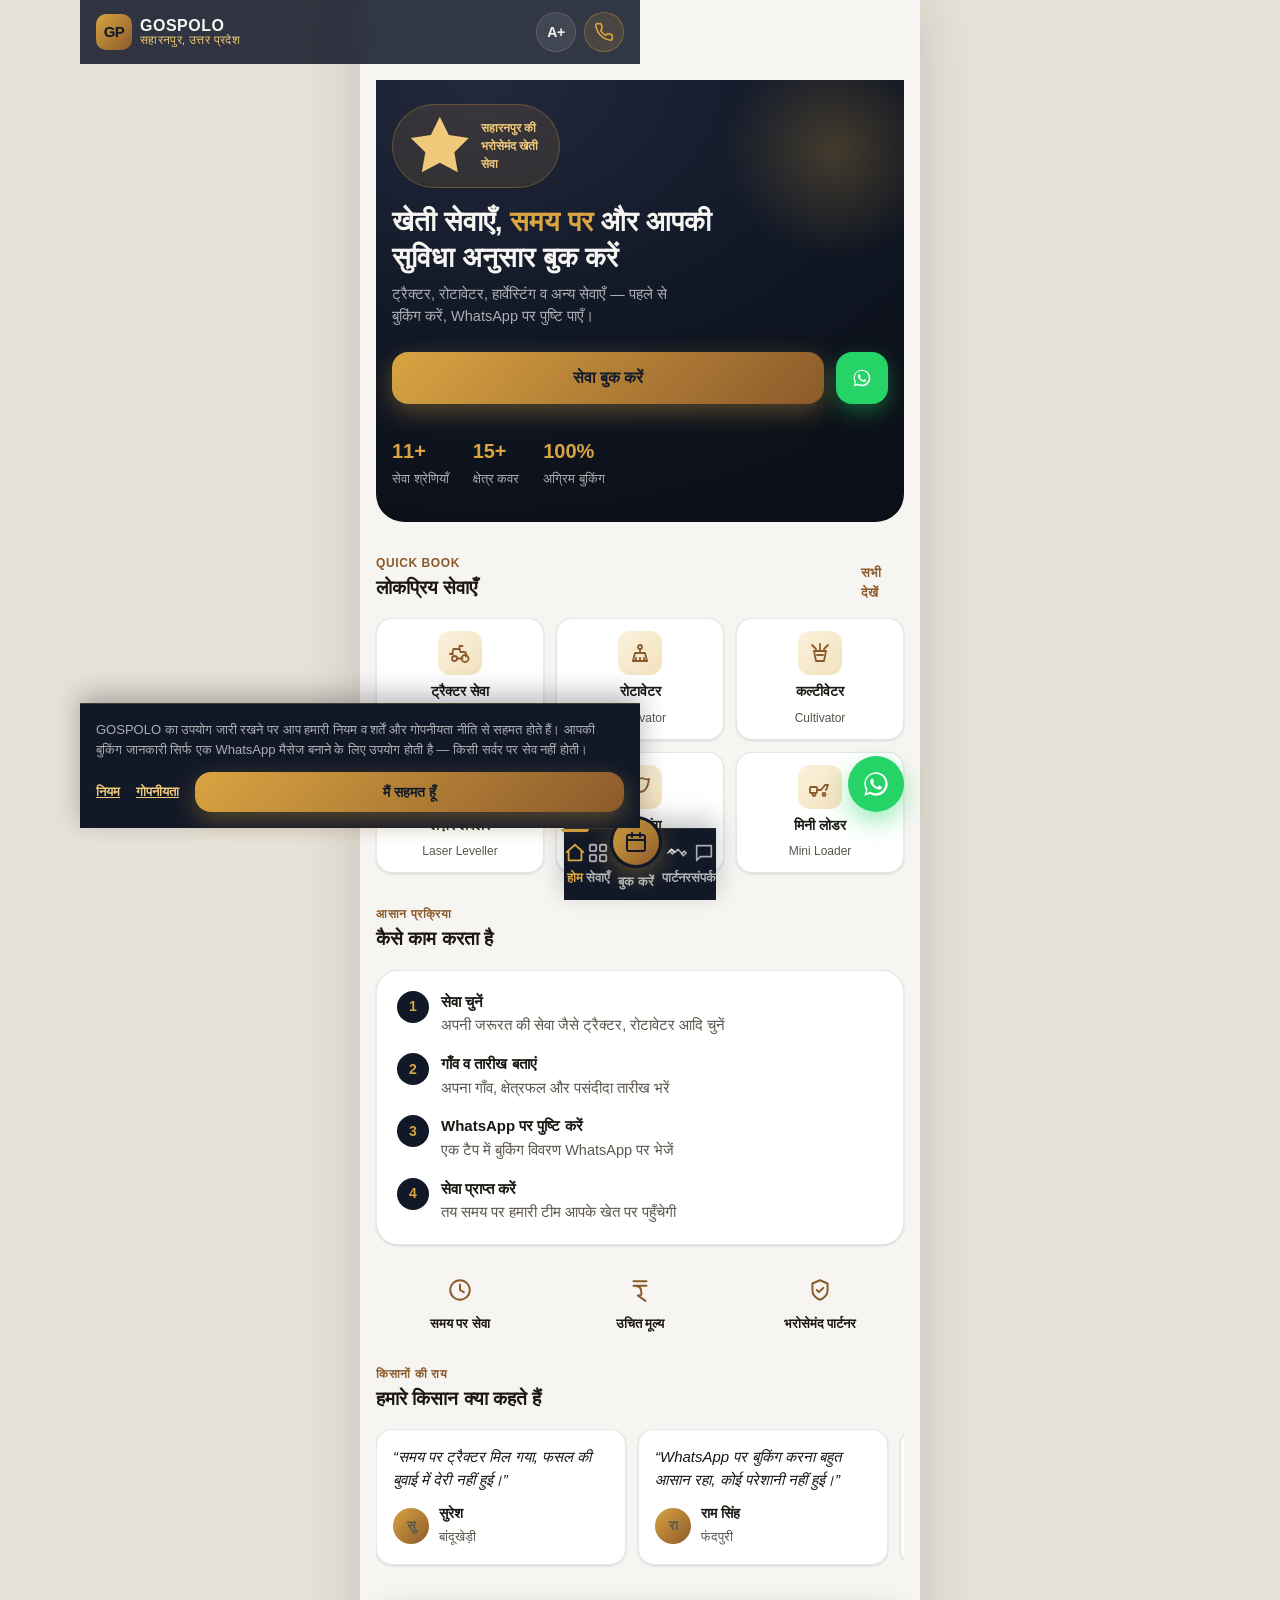
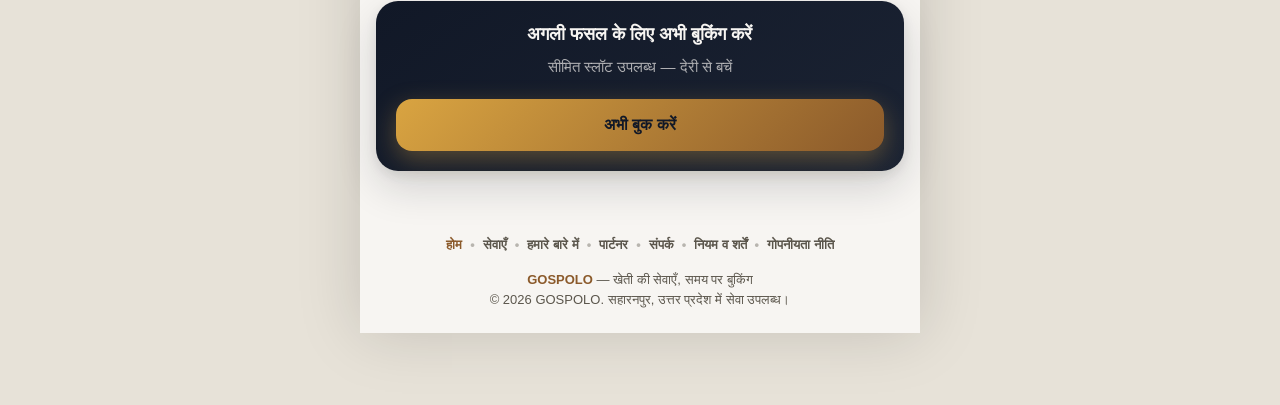
==== index.html @ be0aa25d "place name changes done" ====
<!DOCTYPE html>
<html lang="hi">
<head>
<meta charset="UTF-8">
<meta name="viewport" content="width=device-width, initial-scale=1, viewport-fit=cover">
<title>GOSPOLO — सहारनपुर, रुड़की व नकुड़ में खेती सेवा बुकिंग</title>
<meta name="description" content="GOSPOLO से सहारनपुर, रुड़की, नकुड़, गंगोह, बंडूखेड़ी, रामपुर मनिहारान व आस-पास के क्षेत्रों में ट्रैक्टर, रोटावेटर, हार्वेस्टिंग और अन्य खेती सेवाएँ पहले से बुक करें। WhatsApp पर तुरंत पुष्टि पाएँ।">
<link rel="canonical" href="https://praxoma.github.io/gospolo/">
<!-- TEMP while testing on github.io / before domain is finalized — remove this line to go live (see README "Going live") -->
<meta name="robots" content="noindex, follow">
<meta name="theme-color" content="#111827">
<meta http-equiv="Content-Security-Policy" content="default-src 'self'; script-src 'self' 'unsafe-inline'; style-src 'self' 'unsafe-inline'; img-src 'self' data:; font-src 'self'; connect-src 'self'; object-src 'none'; base-uri 'self'; form-action 'self';">
<meta property="og:type" content="website">
<meta property="og:site_name" content="GOSPOLO">
<meta property="og:locale" content="hi_IN">
<meta property="og:title" content="GOSPOLO — सहारनपुर, रुड़की व नकुड़ में खेती सेवा बुकिंग">
<meta property="og:description" content="ट्रैक्टर, रोटावेटर, हार्वेस्टिंग और अन्य खेती सेवाएँ सहारनपुर, रुड़की, नकुड़, गंगोह, बंडूखेड़ी, रामपुर मनिहारान क्षेत्र में पहले से बुक करें। WhatsApp पर तुरंत पुष्टि पाएँ।">
<meta property="og:url" content="https://praxoma.github.io/gospolo/">
<meta property="og:image" content="https://praxoma.github.io/gospolo/icons/icon-512.png">
<meta name="twitter:card" content="summary">
<meta name="twitter:title" content="GOSPOLO — सहारनपुर, रुड़की व नकुड़ में खेती सेवा बुकिंग">
<meta name="twitter:description" content="ट्रैक्टर, रोटावेटर, हार्वेस्टिंग और अन्य खेती सेवाएँ पहले से बुक करें — सहारनपुर, रुड़की, नकुड़, गंगोह, बंडूखेड़ी, रामपुर मनिहारान क्षेत्र में उपलब्ध।">
<meta name="twitter:image" content="https://praxoma.github.io/gospolo/icons/icon-512.png">
<link rel="manifest" href="manifest.json">
<link rel="icon" href="icons/icon-192.png">
<link rel="apple-touch-icon" href="icons/apple-touch-icon.png">
<link rel="stylesheet" href="css/style.css">
<script type="application/ld+json">
{
  "@context": "https://schema.org",
  "@type": "Service",
  "serviceType": "कृषि उपकरण व खेती सेवा बुकिंग (Farm equipment booking service)",
  "provider": {
    "@type": "Organization",
    "name": "GOSPOLO",
    "url": "https://praxoma.github.io/gospolo/"
  },
  "areaServed": [
    { "@type": "Place", "name": "Saharanpur" },
    { "@type": "Place", "name": "Roorkee" },
    { "@type": "Place", "name": "Nakur" },
    { "@type": "Place", "name": "Gangoh" },
    { "@type": "Place", "name": "Bandukheri" },
    { "@type": "Place", "name": "Rampur Maniharan" },
    { "@type": "Place", "name": "Deoband" },
    { "@type": "Place", "name": "Behat" },
    { "@type": "Place", "name": "Sarsawa" },
    { "@type": "Place", "name": "Nagal" },
    { "@type": "Place", "name": "Punwarka" },
    { "@type": "Place", "name": "Muzaffarabad" },
    { "@type": "Place", "name": "Chutmalpur" },
    { "@type": "Place", "name": "Ambehta" },
    { "@type": "Place", "name": "Sadhauli Qadim" }
  ],
  "hasOfferCatalog": {
    "@type": "OfferCatalog",
    "name": "GOSPOLO Services",
    "itemListElement": [
      { "@type": "Offer", "itemOffered": { "@type": "Service", "name": "Tractor Service" } },
      { "@type": "Offer", "itemOffered": { "@type": "Service", "name": "Rotavator" } },
      { "@type": "Offer", "itemOffered": { "@type": "Service", "name": "Cultivator" } },
      { "@type": "Offer", "itemOffered": { "@type": "Service", "name": "Laser Leveller" } },
      { "@type": "Offer", "itemOffered": { "@type": "Service", "name": "Harvesting" } },
      { "@type": "Offer", "itemOffered": { "@type": "Service", "name": "Mini Loader" } },
      { "@type": "Offer", "itemOffered": { "@type": "Service", "name": "Tractor Trolley" } },
      { "@type": "Offer", "itemOffered": { "@type": "Service", "name": "Transport" } },
      { "@type": "Offer", "itemOffered": { "@type": "Service", "name": "Irrigation" } },
      { "@type": "Offer", "itemOffered": { "@type": "Service", "name": "Farm Labour" } }
    ]
  }
}
</script>
</head>
<body>
<div class="offline-banner" id="offlineBanner">आप ऑफ़लाइन हैं — कुछ जानकारी सीमित हो सकती है</div>

<div class="app-shell">
  <header class="site-header" id="siteHeader"></header>

  <main class="page">

    <!-- HERO -->
    <section class="hero">
      <span class="hero-eyebrow">★ सहारनपुर की भरोसेमंद खेती सेवा</span>
      <h1>खेती सेवाएँ, <em>समय पर</em> और आपकी सुविधा अनुसार बुक करें</h1>
      <p>ट्रैक्टर, रोटावेटर, हार्वेस्टिंग व अन्य सेवाएँ — पहले से बुकिंग करें, WhatsApp पर पुष्टि पाएँ।</p>
      <div class="hero-cta-row">
        <a href="booking.html" class="btn btn-primary">सेवा बुक करें</a>
        <a id="heroWaBtn" class="btn btn-whatsapp" style="width:52px;flex:none;padding:0;" href="#" target="_blank" rel="noopener" aria-label="WhatsApp"></a>
      </div>
      <div class="hero-stats">
        <div class="hero-stat"><strong>11+</strong><span>सेवा श्रेणियाँ</span></div>
        <div class="hero-stat"><strong>15+</strong><span>क्षेत्र कवर</span></div>
        <div class="hero-stat"><strong>100%</strong><span>अग्रिम बुकिंग</span></div>
      </div>
    </section>

    <!-- QUICK SERVICES -->
    <section class="section">
      <div class="section-head">
        <div><span class="tag">Quick Book</span><h2>लोकप्रिय सेवाएँ</h2></div>
        <a href="services.html" class="link-more">सभी देखें </a>
      </div>
      <div class="service-grid" id="quickServiceGrid"></div>
    </section>

    <!-- HOW IT WORKS -->
    <section class="section">
      <div class="section-head"><div><span class="tag">आसान प्रक्रिया</span><h2>कैसे काम करता है</h2></div></div>
      <div class="card">
        <div class="steps-list">
          <div class="step-item">
            <div class="step-num">1</div>
            <div><h4>सेवा चुनें</h4><p>अपनी जरूरत की सेवा जैसे ट्रैक्टर, रोटावेटर आदि चुनें</p></div>
          </div>
          <div class="step-item">
            <div class="step-num">2</div>
            <div><h4>गाँव व तारीख बताएं</h4><p>अपना गाँव, क्षेत्रफल और पसंदीदा तारीख भरें</p></div>
          </div>
          <div class="step-item">
            <div class="step-num">3</div>
            <div><h4>WhatsApp पर पुष्टि करें</h4><p>एक टैप में बुकिंग विवरण WhatsApp पर भेजें</p></div>
          </div>
          <div class="step-item">
            <div class="step-num">4</div>
            <div><h4>सेवा प्राप्त करें</h4><p>तय समय पर हमारी टीम आपके खेत पर पहुँचेगी</p></div>
          </div>
        </div>
      </div>
    </section>

    <!-- TRUST -->
    <section class="section">
      <div class="trust-row">
        <div class="trust-item"><span>समय पर सेवा</span></div>
        <div class="trust-item"><span>उचित मूल्य</span></div>
        <div class="trust-item"><span>भरोसेमंद पार्टनर</span></div>
      </div>
    </section>

    <!-- TESTIMONIALS -->
    <section class="section">
      <div class="section-head"><div><span class="tag">किसानों की राय</span><h2>हमारे किसान क्या कहते हैं</h2></div></div>
      <div class="scroll-row" id="testimonialRow"></div>
    </section>

    <!-- CTA BANNER -->
    <section class="section">
      <div class="card-dark text-center">
        <h2 style="font-size:18px;margin-bottom:8px;">अगली फसल के लिए अभी बुकिंग करें</h2>
        <p style="font-size:15px;color:var(--text-on-dark-muted);margin-bottom:20px;">सीमित स्लॉट उपलब्ध — देरी से बचें</p>
        <a href="booking.html" class="btn btn-primary">अभी बुक करें</a>
      </div>
    </section>

  </main>

  <footer class="site-footer">
    <div class="footer-links" id="footerLinks"></div>
    <div id="footerBrand"></div>
  </footer>

  <nav class="bottom-nav" id="bottomNav"></nav>
</div>

<script src="js/config.js"></script>
<script src="js/icons.js"></script>
<script src="js/main.js"></script>
<script>
  // Hero icon fills (done post-load since gospoloIcon() is JS, not usable in raw HTML attrs)
  document.addEventListener("DOMContentLoaded", function () {
    document.querySelector(".hero-eyebrow").innerHTML = gospoloIcon("star") + " सहारनपुर की भरोसेमंद खेती सेवा";
    document.querySelector(".link-more").innerHTML = "सभी देखें " + gospoloIcon("chevronRight");

    const trustItems = document.querySelectorAll(".trust-item");
    trustItems[0].innerHTML = gospoloIcon("clock") + "<span>समय पर सेवा</span>";
    trustItems[1].innerHTML = gospoloIcon("rupee") + "<span>उचित मूल्य</span>";
    trustItems[2].innerHTML = gospoloIcon("shield") + "<span>भरोसेमंद पार्टनर</span>";

    const heroWa = document.getElementById("heroWaBtn");
    heroWa.href = buildWhatsAppLink("नमस्ते GOSPOLO, मुझे खेती सेवा बुक करनी है।");
    heroWa.innerHTML = gospoloIcon("whatsapp");

    // Quick service grid — first 6 services
    const grid = document.getElementById("quickServiceGrid");
    let gridHtml = "";
    GOSPOLO_SERVICES.slice(0, 6).forEach(function (s) {
      gridHtml += '<a class="service-card" href="booking.html?service=' + s.id + '">' +
        '<span class="icon-wrap">' + gospoloIcon(s.icon) + "</span>" +
        '<span class="s-name-hi">' + s.nameHi + "</span>" +
        '<span class="s-name-en">' + s.nameEn + "</span>" +
        "</a>";
    });
    grid.innerHTML = gridHtml;

    // Testimonials
    const testimonials = [
      { name: "सुरेश", place: "बांदूखेड़ी", text: "समय पर ट्रैक्टर मिल गया, फसल की बुवाई में देरी नहीं हुई।", initial: "सु" },
      { name: "राम सिंह", place: "फंदपुरी", text: "WhatsApp पर बुकिंग करना बहुत आसान रहा, कोई परेशानी नहीं हुई।", initial: "रा" },
      { name: "विनोद", place: "दैदनौर", text: "हार्वेस्टिंग सेवा बहुत अच्छी रही, दाम भी उचित थे।", initial: "वि" }
    ];
    const row = document.getElementById("testimonialRow");
    let rowHtml = "";
    testimonials.forEach(function (t) {
      rowHtml += '<div class="testimonial-card"><p>“' + t.text + '”</p>' +
        '<div class="testimonial-who"><span class="avatar-circle">' + t.initial + '</span>' +
        '<div><strong>' + t.name + '</strong><span>' + t.place + '</span></div></div></div>';
    });
    row.innerHTML = rowHtml;
  });
</script>
</body>
</html>
---- css/style.css ----
/* ==========================================================================
   GOSPOLO — Design System
   BioRawNex theme: Charcoal / Copper / Biomass Gold / Ivory
   Mobile-first, no frameworks.
   ========================================================================== */

:root {
  /* --- Brand palette --- */
  --charcoal:        #111827;
  --charcoal-soft:   #1B2333;
  --charcoal-glass:  rgba(17, 24, 39, 0.86);
  --copper:          #8B5A2B;
  --copper-light:    #A9713C;
  --gold:            #D9A441;
  --gold-soft:       #F0C97A;
  --ivory:           #F7F5F2;
  --ivory-dim:       #EDE9E2;
  --whatsapp:        #25D366;
  --whatsapp-dark:   #1DA851;
  --danger:          #C0483C;
  --line:            rgba(17, 24, 39, 0.10);
  --line-on-dark:    rgba(247, 245, 242, 0.14);

  /* --- Text --- */
  --text-primary:    #1A1712;
  --text-muted:      #5B564C;
  --text-on-dark:    #F7F5F2;
  --text-on-dark-muted: rgba(247, 245, 242, 0.68);

  /* --- Elevation --- */
  --shadow-sm: 0 1px 3px rgba(17, 24, 39, 0.08), 0 1px 2px rgba(17, 24, 39, 0.06);
  --shadow-md: 0 6px 16px rgba(17, 24, 39, 0.10), 0 2px 6px rgba(17, 24, 39, 0.06);
  --shadow-lg: 0 16px 40px rgba(17, 24, 39, 0.16), 0 4px 12px rgba(17, 24, 39, 0.08);
  --shadow-gold: 0 8px 24px rgba(217, 164, 65, 0.35);

  /* --- Radius --- */
  --r-sm: 10px;
  --r-md: 16px;
  --r-lg: 22px;
  --r-full: 999px;

  /* --- Spacing scale --- */
  --sp-1: 4px;
  --sp-2: 8px;
  --sp-3: 12px;
  --sp-4: 16px;
  --sp-5: 20px;
  --sp-6: 24px;
  --sp-7: 32px;
  --sp-8: 40px;
  --sp-9: 56px;

  /* --- Type --- */
  --font-main: 'Noto Sans Devanagari', 'Hind', -apple-system, BlinkMacSystemFont, 'Segoe UI', sans-serif;

  /* --- Layout --- */
  --max-width: 560px;
  --header-h: 64px;
  --bottomnav-h: 72px;
  --safe-bottom: env(safe-area-inset-bottom, 0px);

  /* --- Text size (user-controlled, see .text-size-btn in header) --- */
  --text-zoom: 1;
}

/* ==========================================================================
   Reset
   ========================================================================== */
*, *::before, *::after { box-sizing: border-box; }
html, body { margin: 0; padding: 0; }
html { -webkit-text-size-adjust: 100%; scroll-behavior: smooth; }

body {
  font-family: var(--font-main);
  background: var(--ivory);
  color: var(--text-primary);
  line-height: 1.5;
  -webkit-font-smoothing: antialiased;
  overflow-x: hidden;
  padding-bottom: calc(var(--bottomnav-h) + var(--safe-bottom));
}

h1, h2, h3, h4, p, ul, figure { margin: 0; }
ul { padding: 0; list-style: none; }
a { color: inherit; text-decoration: none; }
img { max-width: 100%; display: block; }
button { font-family: inherit; cursor: pointer; }
input, select, textarea { font-family: inherit; }

::selection { background: var(--gold); color: var(--charcoal); }

/* ==========================================================================
   Layout shell
   ========================================================================== */
.app-shell {
  max-width: var(--max-width);
  margin: 0 auto;
  min-height: 100vh;
  background: var(--ivory);
  position: relative;
}

.page {
  padding: var(--sp-4) var(--sp-4) var(--sp-8);
  zoom: var(--text-zoom);
}

.section {
  margin-top: var(--sp-7);
}

.section:first-child { margin-top: var(--sp-5); }

/* ==========================================================================
   Header
   ========================================================================== */
.site-header {
  position: sticky;
  top: 0;
  z-index: 40;
  height: var(--header-h);
  display: flex;
  align-items: center;
  justify-content: space-between;
  padding: 0 var(--sp-4);
  background: var(--charcoal-glass);
  backdrop-filter: blur(10px);
  -webkit-backdrop-filter: blur(10px);
  color: var(--text-on-dark);
  max-width: var(--max-width);
  margin: 0 auto;
}

.brand {
  display: flex;
  align-items: center;
  gap: var(--sp-2);
  min-width: 0;
  flex: 1 1 auto;
  overflow: hidden;
}

.brand-mark {
  width: 36px;
  height: 36px;
  border-radius: 10px;
  background: linear-gradient(135deg, var(--gold) 0%, var(--copper) 100%);
  display: flex;
  align-items: center;
  justify-content: center;
  font-weight: 800;
  font-size: 15px;
  color: var(--charcoal);
  letter-spacing: -0.5px;
  flex-shrink: 0;
}

.brand-text {
  display: flex;
  flex-direction: column;
  line-height: 1.1;
  min-width: 0;
}

.brand-text strong {
  font-size: 16px;
  font-weight: 800;
  letter-spacing: 0.5px;
  color: var(--text-on-dark);
  white-space: nowrap;
  overflow: hidden;
  text-overflow: ellipsis;
}

.brand-text span {
  font-size: 12px;
  color: var(--gold-soft);
  letter-spacing: 0.3px;
  white-space: nowrap;
  overflow: hidden;
  text-overflow: ellipsis;
}

.header-actions {
  display: flex;
  align-items: center;
  gap: 8px;
  flex-shrink: 0;
}

.header-action {
  appearance: none;
  -webkit-appearance: none;
  width: 40px;
  height: 40px;
  display: flex;
  align-items: center;
  justify-content: center;
  border-radius: var(--r-full);
  background: rgba(247, 245, 242, 0.08);
  border: 1px solid var(--line-on-dark);
  color: var(--text-on-dark);
}
.header-action svg { width: 20px; height: 20px; stroke: currentColor; }

.header-action-call {
  background: rgba(217, 164, 65, 0.14);
  border-color: rgba(217, 164, 65, 0.35);
  color: var(--gold);
}

.text-size-btn {
  font-family: inherit;
  font-size: 14px;
  font-weight: 800;
  letter-spacing: -0.5px;
  cursor: pointer;
}

/* ==========================================================================
   Bottom Navigation — thumb-reach, large tap targets
   ========================================================================== */
.bottom-nav {
  position: fixed;
  bottom: 0;
  left: 0;
  right: 0;
  z-index: 50;
  max-width: var(--max-width);
  margin: 0 auto;
  height: calc(var(--bottomnav-h) + var(--safe-bottom));
  padding-bottom: var(--safe-bottom);
  background: var(--charcoal);
  display: flex;
  align-items: stretch;
  border-top: 1px solid rgba(217, 164, 65, 0.15);
  box-shadow: 0 -8px 24px rgba(17, 24, 39, 0.25);
}

.nav-item {
  flex: 1;
  display: flex;
  flex-direction: column;
  align-items: center;
  justify-content: center;
  gap: 4px;
  color: var(--text-on-dark-muted);
  font-size: 13px;
  font-weight: 600;
  position: relative;
  transition: color 0.2s ease;
}

.nav-item svg {
  width: 22px;
  height: 22px;
  stroke: currentColor;
}

.nav-item.active {
  color: var(--gold);
}

.nav-item.active::before {
  content: "";
  position: absolute;
  top: 0;
  width: 28px;
  height: 3px;
  border-radius: 0 0 4px 4px;
  background: var(--gold);
}

.nav-item-book {
  flex: 1.3;
}

.nav-item-book .nav-book-btn {
  width: 52px;
  height: 52px;
  border-radius: var(--r-full);
  background: linear-gradient(135deg, var(--gold) 0%, var(--copper) 100%);
  display: flex;
  align-items: center;
  justify-content: center;
  margin-top: -22px;
  box-shadow: var(--shadow-gold);
  border: 3px solid var(--charcoal);
}
.nav-item-book .nav-book-btn svg { width: 24px; height: 24px; stroke: var(--charcoal); }
.nav-item-book.active .nav-book-btn { box-shadow: 0 0 0 4px rgba(217,164,65,0.25), var(--shadow-gold); }

/* ==========================================================================
   Buttons
   ========================================================================== */
.btn {
  display: inline-flex;
  align-items: center;
  justify-content: center;
  gap: var(--sp-2);
  min-height: 52px;
  padding: 0 var(--sp-5);
  border-radius: var(--r-md);
  border: none;
  font-size: 16px;
  font-weight: 700;
  width: 100%;
  transition: transform 0.15s ease, box-shadow 0.15s ease, opacity 0.15s ease;
  -webkit-tap-highlight-color: transparent;
}
.btn:active { transform: scale(0.97); }

.btn-primary {
  background: linear-gradient(135deg, var(--gold) 0%, var(--copper) 100%);
  color: var(--charcoal);
  box-shadow: var(--shadow-gold);
}

.btn-dark {
  background: var(--charcoal);
  color: var(--text-on-dark);
  box-shadow: var(--shadow-md);
}

.btn-outline {
  background: transparent;
  color: var(--charcoal);
  border: 1.5px solid var(--charcoal);
}

.btn-ghost {
  background: rgba(139, 90, 43, 0.08);
  color: var(--copper);
}

.btn-whatsapp {
  background: var(--whatsapp);
  color: #fff;
  box-shadow: 0 8px 20px rgba(37, 211, 102, 0.35);
}
.btn-whatsapp svg { width: 20px; height: 20px; fill: #fff; }

.btn-sm { min-height: 40px; font-size: 14px; padding: 0 var(--sp-4); width: auto; }
.btn-block { width: 100%; }
.btn[disabled] { opacity: 0.45; pointer-events: none; }

.btn-icon-circle {
  width: 52px;
  height: 52px;
  border-radius: var(--r-full);
  flex-shrink: 0;
}

/* ==========================================================================
   Hero
   ========================================================================== */
.hero {
  background: radial-gradient(120% 100% at 20% 0%, #23293c 0%, var(--charcoal) 55%, #0c1119 100%);
  color: var(--text-on-dark);
  border-radius: 0 0 28px 28px;
  padding: var(--sp-6) var(--sp-4) var(--sp-7);
  position: relative;
  overflow: hidden;
}

.hero::after {
  content: "";
  position: absolute;
  right: -40px;
  top: -40px;
  width: 220px;
  height: 220px;
  border-radius: 50%;
  background: radial-gradient(circle, rgba(217,164,65,0.25) 0%, rgba(217,164,65,0) 70%);
}

.hero-eyebrow {
  display: inline-flex;
  align-items: center;
  gap: 6px;
  font-size: 12px;
  font-weight: 700;
  color: var(--gold-soft);
  background: rgba(217, 164, 65, 0.12);
  border: 1px solid rgba(217, 164, 65, 0.3);
  padding: 6px 12px;
  border-radius: var(--r-full);
  margin-bottom: var(--sp-4);
}

.hero h1 {
  font-size: 28px;
  font-weight: 800;
  line-height: 1.3;
  margin-bottom: var(--sp-2);
  max-width: 320px;
}

.hero h1 em {
  font-style: normal;
  color: var(--gold);
}

.hero p {
  font-size: 14.5px;
  color: var(--text-on-dark-muted);
  max-width: 300px;
  margin-bottom: var(--sp-6);
}

.hero-cta-row {
  display: flex;
  gap: var(--sp-3);
}

.hero-stats {
  display: flex;
  gap: var(--sp-6);
  margin-top: var(--sp-7);
  position: relative;
  z-index: 1;
}

.hero-stat strong {
  display: block;
  font-size: 20px;
  font-weight: 800;
  color: var(--gold);
}
.hero-stat span {
  font-size: 13px;
  color: var(--text-on-dark-muted);
}

/* ==========================================================================
   Section headings
   ========================================================================== */
.section-head {
  display: flex;
  align-items: flex-end;
  justify-content: space-between;
  margin-bottom: var(--sp-4);
}

.section-head h2 {
  font-size: 19px;
  font-weight: 800;
  color: var(--text-primary);
}

.section-head span.tag {
  font-size: 12px;
  font-weight: 700;
  color: var(--copper);
  text-transform: uppercase;
  letter-spacing: 0.6px;
  display: block;
  margin-bottom: 2px;
}

.link-more {
  font-size: 13px;
  font-weight: 700;
  color: var(--copper);
  display: flex;
  align-items: center;
  gap: 2px;
}

/* ==========================================================================
   Service Cards (grid)
   ========================================================================== */
.service-grid {
  display: grid;
  grid-template-columns: repeat(3, 1fr);
  gap: var(--sp-3);
}

.service-grid.compact { grid-template-columns: repeat(4, 1fr); }

.service-card {
  background: #fff;
  border: 1px solid var(--line);
  border-radius: var(--r-md);
  padding: var(--sp-3) var(--sp-2);
  display: flex;
  flex-direction: column;
  align-items: center;
  text-align: center;
  gap: 8px;
  box-shadow: var(--shadow-sm);
  transition: transform 0.15s ease, box-shadow 0.15s ease, border-color 0.15s ease;
  position: relative;
}

.service-card:active { transform: scale(0.96); }

.service-card.selected {
  border-color: var(--gold);
  box-shadow: 0 0 0 2px rgba(217,164,65,0.35), var(--shadow-md);
  background: linear-gradient(180deg, #FFFBF2 0%, #FFFFFF 100%);
}

.service-card .icon-wrap {
  width: 44px;
  height: 44px;
  border-radius: 12px;
  background: linear-gradient(135deg, #FBF1DD 0%, #F2E1BD 100%);
  display: flex;
  align-items: center;
  justify-content: center;
}
.service-card .icon-wrap svg {
  width: 24px;
  height: 24px;
  stroke: var(--copper);
}

.service-card .s-name-hi {
  font-size: 14px;
  font-weight: 700;
  color: var(--text-primary);
  line-height: 1.25;
}
.service-card .s-name-en {
  font-size: 12px;
  color: var(--text-muted);
}

.service-card .check-badge {
  position: absolute;
  top: 6px;
  right: 6px;
  width: 18px;
  height: 18px;
  border-radius: 50%;
  background: var(--gold);
  display: none;
  align-items: center;
  justify-content: center;
}
.service-card .check-badge svg { width: 11px; height: 11px; stroke: var(--charcoal); stroke-width: 3; }
.service-card.selected .check-badge { display: flex; }

/* Wide service row (services.html list) */
.service-row {
  display: flex;
  align-items: center;
  gap: var(--sp-3);
  background: #fff;
  border: 1px solid var(--line);
  border-radius: var(--r-md);
  padding: var(--sp-3);
  box-shadow: var(--shadow-sm);
  margin-bottom: var(--sp-3);
}
.service-row .icon-wrap {
  width: 52px;
  height: 52px;
  border-radius: 14px;
  background: linear-gradient(135deg, #FBF1DD 0%, #F2E1BD 100%);
  display: flex;
  align-items: center;
  justify-content: center;
  flex-shrink: 0;
}
.service-row .icon-wrap svg { width: 26px; height: 26px; stroke: var(--copper); }
.service-row .row-body { flex: 1; min-width: 0; }
.service-row .row-body h3 { font-size: 15.5px; font-weight: 800; }
.service-row .row-body .s-name-en { font-size: 12px; color: var(--text-muted); margin-bottom: 4px; display: block; }
.service-row .row-body p { font-size: 14px; color: var(--text-muted); }
.service-row .row-cta {
  width: 40px;
  height: 40px;
  border-radius: var(--r-full);
  background: var(--charcoal);
  display: flex;
  align-items: center;
  justify-content: center;
  flex-shrink: 0;
}
.service-row .row-cta svg { width: 18px; height: 18px; stroke: var(--gold); }

/* ==========================================================================
   Generic Cards
   ========================================================================== */
.card {
  background: #fff;
  border: 1px solid var(--line);
  border-radius: var(--r-lg);
  padding: var(--sp-5);
  box-shadow: var(--shadow-sm);
}

.card-dark {
  background: linear-gradient(145deg, var(--charcoal) 0%, #1B2333 100%);
  color: var(--text-on-dark);
  border-radius: var(--r-lg);
  padding: var(--sp-5);
  box-shadow: var(--shadow-lg);
}

.info-strip {
  display: flex;
  gap: var(--sp-3);
  padding: var(--sp-4);
  border-radius: var(--r-md);
  background: #FBF6EC;
  border: 1px solid rgba(217,164,65,0.35);
  align-items: flex-start;
}
.info-strip svg { width: 20px; height: 20px; stroke: var(--copper); flex-shrink: 0; margin-top: 2px; }
.info-strip p { font-size: 14.5px; color: #5B4A2E; }

/* How it works steps */
.steps-list { display: flex; flex-direction: column; gap: var(--sp-4); }
.step-item { display: flex; gap: var(--sp-3); align-items: flex-start; }
.step-num {
  width: 32px; height: 32px; border-radius: 50%;
  background: var(--charcoal); color: var(--gold);
  font-weight: 800; font-size: 14px;
  display: flex; align-items: center; justify-content: center;
  flex-shrink: 0;
}
.step-item h4 { font-size: 15px; font-weight: 800; margin-bottom: 2px; }
.step-item p { font-size: 14.5px; color: var(--text-muted); }

/* Testimonial / partner cards */
.scroll-row {
  display: flex;
  gap: var(--sp-3);
  overflow-x: auto;
  scroll-snap-type: x mandatory;
  padding-bottom: 4px;
  -ms-overflow-style: none;
  scrollbar-width: none;
}
.scroll-row::-webkit-scrollbar { display: none; }
.scroll-row > * { scroll-snap-align: start; flex-shrink: 0; }

.testimonial-card {
  width: 250px;
  background: #fff;
  border: 1px solid var(--line);
  border-radius: var(--r-md);
  padding: var(--sp-4);
  box-shadow: var(--shadow-sm);
}
.testimonial-card p { font-size: 15px; color: var(--text-primary); margin-bottom: var(--sp-3); font-style: italic; }
.testimonial-who { display: flex; align-items: center; gap: 10px; }
.avatar-circle {
  width: 36px; height: 36px; border-radius: 50%;
  background: linear-gradient(135deg, var(--gold), var(--copper));
  display: flex; align-items: center; justify-content: center;
  color: var(--charcoal); font-weight: 800; font-size: 13px;
  flex-shrink: 0;
}
.testimonial-who strong { font-size: 14px; display: block; }
.testimonial-who span { font-size: 13px; color: var(--text-muted); }

/* Trust badges row */
.trust-row {
  display: grid;
  grid-template-columns: repeat(3, 1fr);
  gap: var(--sp-3);
  text-align: center;
}
.trust-item svg { width: 26px; height: 26px; stroke: var(--copper); margin: 0 auto 6px; }
.trust-item span { font-size: 13px; font-weight: 700; color: var(--text-primary); line-height: 1.3; display: block; }

/* ==========================================================================
   Forms — Booking wizard
   ========================================================================== */
.form-group { margin-bottom: var(--sp-4); }
.form-label {
  display: block;
  font-size: 14.5px;
  font-weight: 700;
  color: var(--text-primary);
  margin-bottom: 8px;
}
.form-label .req { color: var(--danger); }
.form-hint { font-size: 13px; color: var(--text-muted); margin-top: 6px; }

.input, .textarea, .select {
  width: 100%;
  min-height: 52px;
  border-radius: var(--r-md);
  border: 1.5px solid var(--line);
  background: #fff;
  padding: 0 var(--sp-4);
  font-size: 16px;
  color: var(--text-primary);
  transition: border-color 0.15s ease, box-shadow 0.15s ease;
}
.input:focus, .textarea:focus, .select:focus {
  outline: none;
  border-color: var(--gold);
  box-shadow: 0 0 0 3px rgba(217,164,65,0.18);
}
.textarea { min-height: 96px; padding: var(--sp-3) var(--sp-4); resize: vertical; }

.select {
  appearance: none;
  -webkit-appearance: none;
  background-image: url("data:image/svg+xml;utf8,<svg xmlns='http://www.w3.org/2000/svg' width='16' height='16' viewBox='0 0 24 24' fill='none' stroke='%235B564C' stroke-width='2.5'><polyline points='6 9 12 15 18 9'/></svg>");
  background-repeat: no-repeat;
  background-position: right 16px center;
  padding-right: 40px;
}

.chip-row {
  display: flex;
  flex-wrap: wrap;
  gap: var(--sp-2);
}
.chip {
  padding: 10px 16px;
  border-radius: var(--r-full);
  border: 1.5px solid var(--line);
  background: #fff;
  font-size: 14.5px;
  font-weight: 600;
  color: var(--text-primary);
  min-height: 44px;
  display: inline-flex;
  align-items: center;
}
.chip.selected {
  background: var(--charcoal);
  border-color: var(--charcoal);
  color: var(--gold);
}

.qty-stepper {
  display: flex;
  align-items: center;
  gap: var(--sp-3);
  background: #fff;
  border: 1.5px solid var(--line);
  border-radius: var(--r-md);
  padding: 6px;
}
.qty-btn {
  width: 44px; height: 44px;
  border-radius: var(--r-sm);
  border: none;
  background: var(--ivory-dim);
  color: var(--charcoal);
  font-size: 20px;
  font-weight: 800;
  display: flex; align-items: center; justify-content: center;
  flex-shrink: 0;
}
.qty-value { flex: 1; text-align: center; font-size: 18px; font-weight: 800; }
.qty-unit { font-size: 13px; color: var(--text-muted); text-align: center; display: block; margin-top: -4px; }

/* Radio / village pill list */
.pill-select-list {
  display: flex;
  flex-direction: column;
  gap: var(--sp-2);
}
.pill-option {
  display: flex;
  align-items: center;
  gap: var(--sp-3);
  padding: var(--sp-3) var(--sp-4);
  border-radius: var(--r-md);
  border: 1.5px solid var(--line);
  background: #fff;
  min-height: 52px;
}
.pill-option.selected {
  border-color: var(--gold);
  background: #FFFBF2;
}
.pill-option .radio-dot {
  width: 20px; height: 20px;
  border-radius: 50%;
  border: 2px solid var(--line);
  flex-shrink: 0;
  display: flex; align-items: center; justify-content: center;
}
.pill-option.selected .radio-dot { border-color: var(--gold); }
.pill-option.selected .radio-dot::after {
  content: "";
  width: 10px; height: 10px;
  border-radius: 50%;
  background: var(--gold);
}
.pill-option span { font-size: 14.5px; font-weight: 600; }

/* ==========================================================================
   Booking Wizard shell
   ========================================================================== */
.wizard-progress {
  display: flex;
  gap: 6px;
  margin-bottom: var(--sp-5);
}
.wizard-progress .seg {
  flex: 1;
  height: 5px;
  border-radius: var(--r-full);
  background: var(--line);
  overflow: hidden;
}
.wizard-progress .seg.done, .wizard-progress .seg.active {
  background: linear-gradient(90deg, var(--gold), var(--copper));
}

.wizard-step-label {
  font-size: 13px;
  font-weight: 700;
  color: var(--copper);
  text-transform: uppercase;
  letter-spacing: 0.6px;
  margin-bottom: 4px;
}
.wizard-step-title {
  font-size: 20px;
  font-weight: 800;
  margin-bottom: var(--sp-5);
}

.wizard-step { display: none; }
.wizard-step.active { display: block; animation: fadeSlideIn 0.28s ease; }

@keyframes fadeSlideIn {
  from { opacity: 0; transform: translateY(10px); }
  to { opacity: 1; transform: translateY(0); }
}

.wizard-nav {
  display: flex;
  gap: var(--sp-3);
  margin-top: var(--sp-6);
}
.wizard-nav .btn { flex: 1; }

/* Summary rows */
.summary-list { display: flex; flex-direction: column; }
.summary-row {
  display: flex;
  justify-content: space-between;
  align-items: center;
  padding: var(--sp-3) 0;
  border-bottom: 1px dashed var(--line);
  gap: var(--sp-3);
}
.summary-row:last-child { border-bottom: none; }
.summary-row .s-label { font-size: 14px; color: var(--text-muted); font-weight: 600; }
.summary-row .s-value { font-size: 16px; font-weight: 700; text-align: right; }
.summary-row .s-edit { font-size: 13px; color: var(--copper); font-weight: 700; }

/* Toast */
.toast {
  position: fixed;
  bottom: calc(var(--bottomnav-h) + var(--safe-bottom) + 14px);
  left: 50%;
  transform: translateX(-50%) translateY(20px);
  background: var(--charcoal);
  color: var(--text-on-dark);
  padding: 12px 20px;
  border-radius: var(--r-full);
  font-size: 15px;
  font-weight: 600;
  box-shadow: var(--shadow-lg);
  z-index: 100;
  opacity: 0;
  pointer-events: none;
  transition: opacity 0.25s ease, transform 0.25s ease;
  max-width: 90%;
  text-align: center;
  white-space: nowrap;
  overflow: hidden;
  text-overflow: ellipsis;
}
.toast.show { opacity: 1; transform: translateX(-50%) translateY(0); pointer-events: auto; }

/* ==========================================================================
   Success screen
   ========================================================================== */
.success-wrap {
  text-align: center;
  padding: var(--sp-7) var(--sp-4);
}
.success-icon {
  width: 84px; height: 84px;
  border-radius: 50%;
  background: linear-gradient(135deg, var(--gold), var(--copper));
  display: flex; align-items: center; justify-content: center;
  margin: 0 auto var(--sp-5);
  box-shadow: var(--shadow-gold);
  animation: popIn 0.4s cubic-bezier(.25,1.4,.5,1);
}
.success-icon svg { width: 40px; height: 40px; stroke: var(--charcoal); stroke-width: 3; }
@keyframes popIn { from { transform: scale(0.4); opacity: 0; } to { transform: scale(1); opacity: 1; } }
.success-wrap h2 { font-size: 21px; font-weight: 800; margin-bottom: 8px; }
.success-wrap p { font-size: 15px; color: var(--text-muted); max-width: 300px; margin: 0 auto; }

/* ==========================================================================
   Floating WhatsApp button (global)
   ========================================================================== */
.fab-whatsapp {
  position: fixed;
  right: 16px;
  bottom: calc(var(--bottomnav-h) + var(--safe-bottom) + 16px);
  z-index: 45;
  width: 56px;
  height: 56px;
  border-radius: 50%;
  background: var(--whatsapp);
  display: flex;
  align-items: center;
  justify-content: center;
  box-shadow: 0 10px 24px rgba(37, 211, 102, 0.45);
  animation: pulseWA 2.6s infinite;
}
.fab-whatsapp svg { width: 28px; height: 28px; fill: #fff; }
@keyframes pulseWA {
  0% { box-shadow: 0 10px 24px rgba(37, 211, 102, 0.45), 0 0 0 0 rgba(37,211,102,0.5); }
  70% { box-shadow: 0 10px 24px rgba(37, 211, 102, 0.45), 0 0 0 14px rgba(37,211,102,0); }
  100% { box-shadow: 0 10px 24px rgba(37, 211, 102, 0.45), 0 0 0 0 rgba(37,211,102,0); }
}

/* App shell offset so fab doesn't sit outside constrained width on desktop */
@media (min-width: 560px) {
  body { background: #E7E2D8; }
  .app-shell { box-shadow: 0 0 60px rgba(0,0,0,0.15); }
  .site-header, .bottom-nav, .fab-whatsapp, .consent-banner { left: 50%; transform: translateX(-50%); right: auto; }
  .fab-whatsapp { transform: translateX(calc(280px - 56px - 16px)); }
}

/* ==========================================================================
   Consent banner (Terms / Privacy) — first visit, and again if the policy
   version changes. Not a "cookie" banner: this app sets no cookies, so the
   copy is honest about what's actually stored (see js/main.js).
   ========================================================================== */
.consent-banner {
  position: fixed;
  left: 0;
  right: 0;
  bottom: calc(var(--bottomnav-h) + var(--safe-bottom));
  z-index: 60;
  max-width: var(--max-width);
  margin: 0 auto;
  background: var(--charcoal);
  color: var(--text-on-dark);
  padding: var(--sp-4);
  box-shadow: 0 -8px 24px rgba(17, 24, 39, 0.3);
  border-top: 1px solid rgba(217, 164, 65, 0.25);
  animation: fadeSlideIn 0.3s ease;
}
.consent-banner p {
  font-size: 13px;
  line-height: 1.55;
  color: var(--text-on-dark-muted);
  margin-bottom: var(--sp-3);
}
.consent-actions {
  display: flex;
  align-items: center;
  gap: var(--sp-4);
}
.consent-actions .consent-link {
  font-size: 12.5px;
  font-weight: 700;
  color: var(--gold-soft);
  text-decoration: underline;
  flex-shrink: 0;
}
.consent-actions .btn { flex: 1; }

/* ==========================================================================
   Misc pages: About / Contact / Partners
   ========================================================================== */
.page-hero-sm {
  background: var(--charcoal);
  color: var(--text-on-dark);
  border-radius: 0 0 24px 24px;
  padding: var(--sp-6) var(--sp-4) var(--sp-6);
}
.page-hero-sm .tag { color: var(--gold-soft); font-size: 13px; font-weight: 700; letter-spacing: 0.5px; text-transform: uppercase; }
.page-hero-sm h1 { font-size: 24px; font-weight: 800; margin-top: 6px; }
.page-hero-sm p { font-size: 15px; color: var(--text-on-dark-muted); margin-top: 8px; }

.value-grid { display: grid; grid-template-columns: 1fr 1fr; gap: var(--sp-3); }
.value-card {
  background: #fff; border: 1px solid var(--line); border-radius: var(--r-md);
  padding: var(--sp-4); box-shadow: var(--shadow-sm);
}
.value-card svg { width: 24px; height: 24px; stroke: var(--copper); margin-bottom: 10px; }
.value-card h4 { font-size: 14px; font-weight: 800; margin-bottom: 4px; }
.value-card p { font-size: 13px; color: var(--text-muted); }

.contact-method {
  display: flex;
  align-items: center;
  gap: var(--sp-3);
  background: #fff;
  border: 1px solid var(--line);
  border-radius: var(--r-md);
  padding: var(--sp-4);
  margin-bottom: var(--sp-3);
  box-shadow: var(--shadow-sm);
}
.contact-method .icon-wrap {
  width: 46px; height: 46px; border-radius: 12px;
  display: flex; align-items: center; justify-content: center;
  flex-shrink: 0;
}
.contact-method.wa .icon-wrap { background: rgba(37,211,102,0.12); }
.contact-method.wa .icon-wrap svg { width: 24px; height: 24px; fill: var(--whatsapp-dark); }
.contact-method.call .icon-wrap { background: rgba(139,90,43,0.10); }
.contact-method.call .icon-wrap svg { width: 22px; height: 22px; stroke: var(--copper); }
.contact-method .cm-body h4 { font-size: 15px; font-weight: 800; }
.contact-method .cm-body span { font-size: 13px; color: var(--text-muted); }
.contact-method .cm-go { margin-left: auto; width: 34px; height: 34px; border-radius: 50%; background: var(--ivory-dim); display: flex; align-items: center; justify-content: center; flex-shrink: 0; }
.contact-method .cm-go svg { width: 16px; height: 16px; stroke: var(--charcoal); }

.faq-item {
  border-bottom: 1px solid var(--line);
  padding: var(--sp-4) 0;
}
.faq-q {
  display: flex;
  justify-content: space-between;
  align-items: center;
  font-size: 15px;
  font-weight: 700;
  gap: var(--sp-3);
}
.faq-q svg { width: 18px; height: 18px; stroke: var(--copper); flex-shrink: 0; transition: transform 0.2s ease; }
.faq-item.open .faq-q svg { transform: rotate(45deg); }
.faq-a {
  font-size: 14.5px;
  color: var(--text-muted);
  max-height: 0;
  overflow: hidden;
  transition: max-height 0.25s ease;
}
.faq-item.open .faq-a { max-height: 200px; margin-top: 10px; }

.partner-tier-card {
  background: linear-gradient(145deg, #fff 0%, #FBF6EC 100%);
  border: 1px solid rgba(217,164,65,0.3);
  border-radius: var(--r-lg);
  padding: var(--sp-5);
  box-shadow: var(--shadow-sm);
  margin-bottom: var(--sp-4);
}
.partner-tier-card h3 { font-size: 16.5px; font-weight: 800; margin-bottom: 4px; }
.partner-tier-card .tier-tag {
  display: inline-block;
  font-size: 12px; font-weight: 800; color: var(--charcoal);
  background: var(--gold); padding: 3px 10px; border-radius: var(--r-full);
  margin-bottom: 10px; letter-spacing: 0.3px;
}
.partner-tier-card ul { display: flex; flex-direction: column; gap: 8px; margin: 10px 0 16px; }
.partner-tier-card li { display: flex; gap: 8px; font-size: 14.5px; color: var(--text-primary); align-items: flex-start; }
.partner-tier-card li svg { width: 16px; height: 16px; stroke: var(--copper); flex-shrink: 0; margin-top: 2px; }

.roadmap-item {
  display: flex;
  gap: var(--sp-3);
  align-items: flex-start;
  padding: var(--sp-3) 0;
}
.roadmap-dot {
  width: 10px; height: 10px; border-radius: 50%;
  background: var(--line); margin-top: 6px; flex-shrink: 0;
  border: 2px solid var(--gold);
}
.roadmap-item h4 { font-size: 14.5px; font-weight: 800; }
.roadmap-item p { font-size: 13px; color: var(--text-muted); }
.roadmap-badge {
  font-size: 11.5px; font-weight: 800; text-transform: uppercase;
  background: var(--ivory-dim); color: var(--text-muted);
  padding: 2px 8px; border-radius: var(--r-full); margin-left: 8px;
}

/* Language toggle */
.lang-toggle {
  display: inline-flex;
  background: rgba(247,245,242,0.08);
  border: 1px solid var(--line-on-dark);
  border-radius: var(--r-full);
  padding: 3px;
}
.lang-toggle button {
  border: none;
  background: transparent;
  color: var(--text-on-dark-muted);
  font-size: 13px;
  font-weight: 700;
  padding: 6px 10px;
  border-radius: var(--r-full);
}
.lang-toggle button.active {
  background: var(--gold);
  color: var(--charcoal);
}

/* Long-form legal text (Terms / Privacy) */
.legal-body h2 {
  font-size: 15.5px;
  font-weight: 800;
  color: var(--text-primary);
  margin-top: var(--sp-6);
  margin-bottom: 8px;
}
.legal-body h2:first-child { margin-top: 0; }
.legal-body p {
  font-size: 14px;
  color: var(--text-muted);
  line-height: 1.7;
  margin-bottom: var(--sp-2);
}
.legal-body ul {
  padding-left: 20px;
  list-style: disc;
  margin: 8px 0;
  display: flex;
  flex-direction: column;
  gap: 6px;
}
.legal-body li { font-size: 14px; color: var(--text-muted); line-height: 1.6; }
.legal-body a { color: var(--copper); text-decoration: underline; }

/* Utility */
.mt-2 { margin-top: var(--sp-2); }
.mt-3 { margin-top: var(--sp-3); }
.mt-4 { margin-top: var(--sp-4); }
.mt-6 { margin-top: var(--sp-6); }
.mb-3 { margin-bottom: var(--sp-3); }
.text-center { text-align: center; }
.text-muted { color: var(--text-muted); }
.small { font-size: 13px; }
.flex-row { display: flex; align-items: center; }
.gap-2 { gap: var(--sp-2); }
.gap-3 { gap: var(--sp-3); }
.divider { height: 1px; background: var(--line); margin: var(--sp-5) 0; }

.badge-live {
  display: inline-flex; align-items: center; gap: 5px;
  font-size: 12.5px; font-weight: 700; color: var(--whatsapp-dark);
  background: rgba(37,211,102,0.12); padding: 4px 10px; border-radius: var(--r-full);
}
.badge-live::before { content: ""; width: 6px; height: 6px; border-radius: 50%; background: var(--whatsapp); }

.offline-banner {
  display: none;
  background: var(--danger);
  color: #fff;
  font-size: 13.5px;
  font-weight: 700;
  text-align: center;
  padding: 8px;
}
.offline-banner.show { display: block; }

footer.site-footer {
  text-align: center;
  padding: var(--sp-6) var(--sp-4);
  color: var(--text-muted);
  font-size: 13px;
}
footer.site-footer strong { color: var(--copper); }
.footer-links {
  display: flex;
  justify-content: center;
  flex-wrap: wrap;
  gap: 8px;
  font-size: 13px;
  font-weight: 600;
  color: var(--text-muted);
  margin-bottom: var(--sp-4);
}
.footer-links a { color: var(--text-muted); }
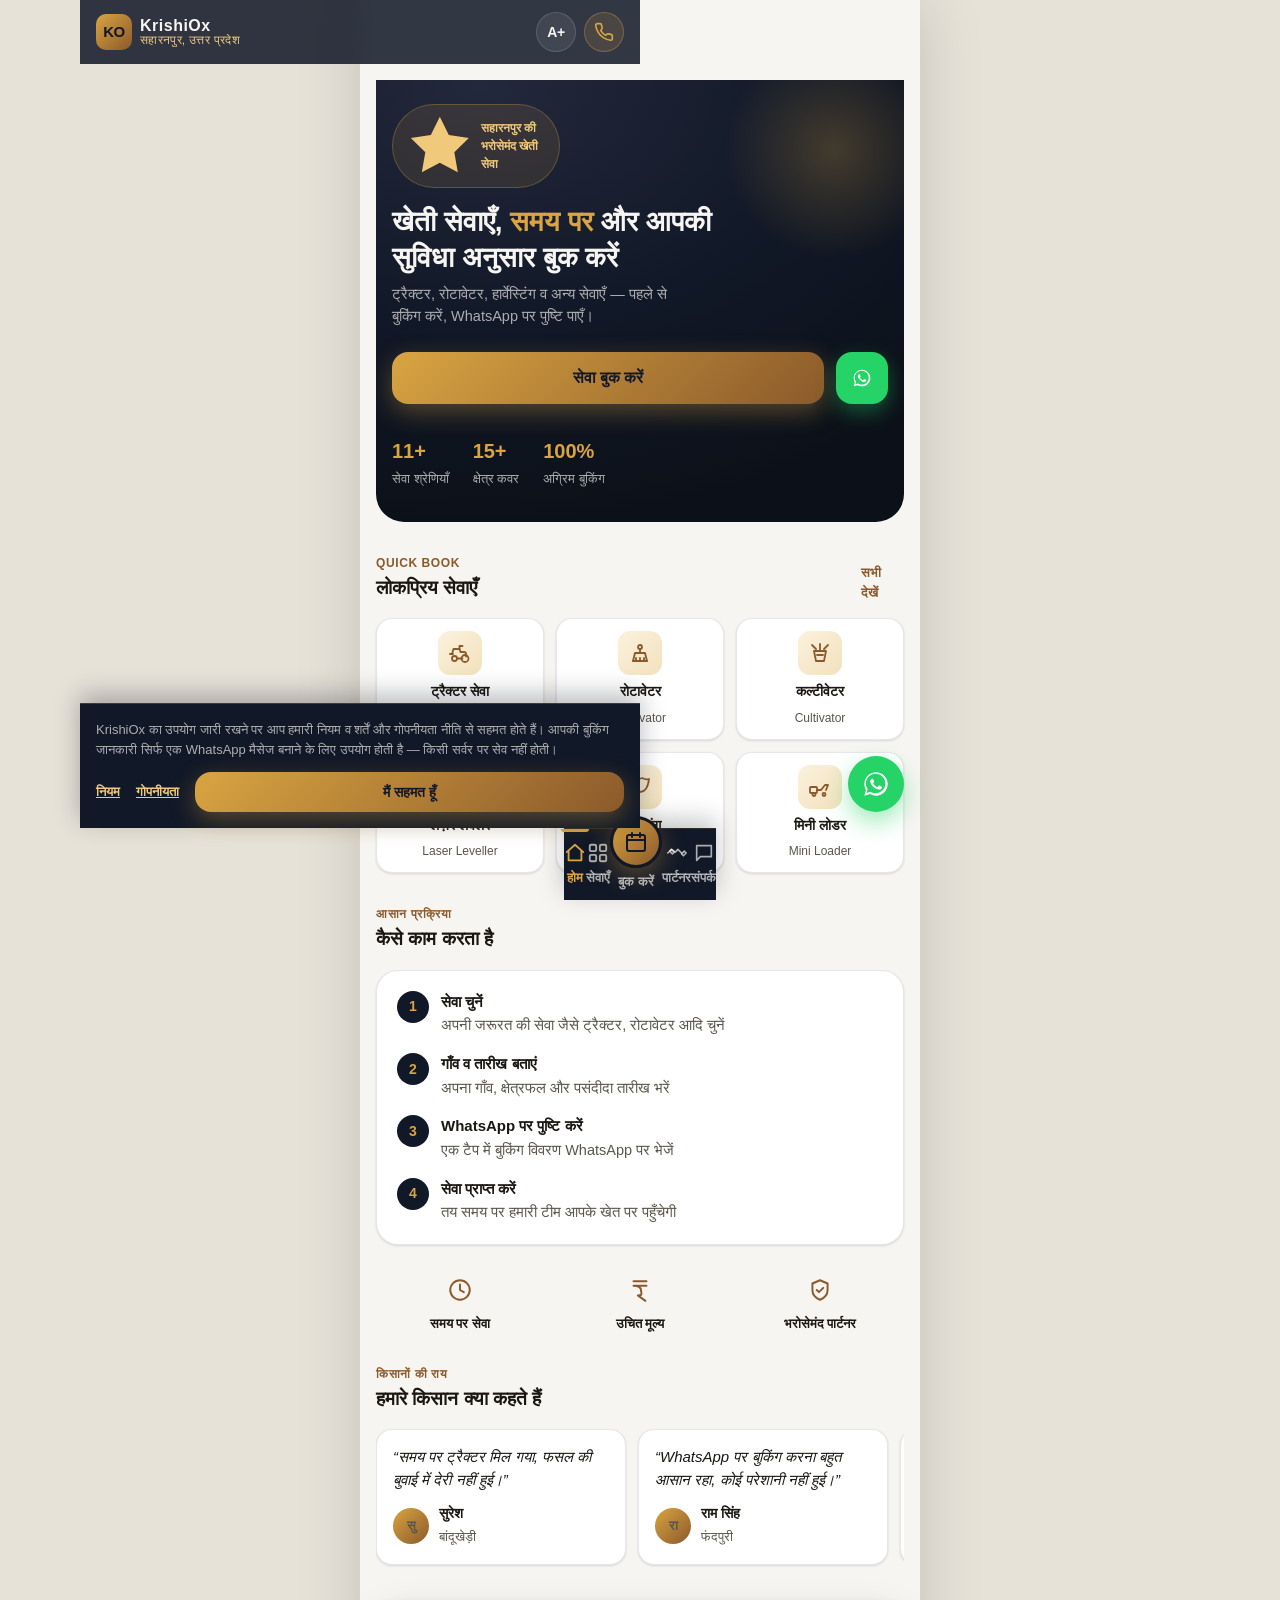
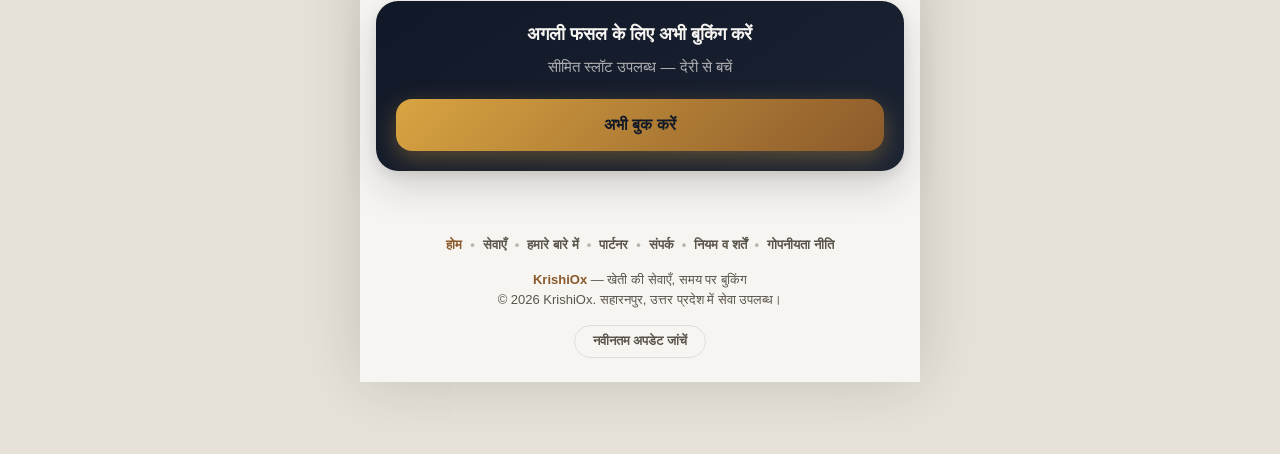
==== commit 4281d0b5: "KrishiOx v1.0" ====
--- a/index.html
+++ b/index.html
@@ -3,22 +3,25 @@
 <head>
 <meta charset="UTF-8">
 <meta name="viewport" content="width=device-width, initial-scale=1, viewport-fit=cover">
-<title>GOSPOLO — सहारनपुर, रुड़की व नकुड़ में खेती सेवा बुकिंग</title>
-<meta name="description" content="GOSPOLO से सहारनपुर, रुड़की, नकुड़, गंगोह, बंडूखेड़ी, रामपुर मनिहारान व आस-पास के क्षेत्रों में ट्रैक्टर, रोटावेटर, हार्वेस्टिंग और अन्य खेती सेवाएँ पहले से बुक करें। WhatsApp पर तुरंत पुष्टि पाएँ।">
+<title>KrishiOx — सहारनपुर, रुड़की व नकुड़ में खेती सेवा बुकिंग</title>
+<meta name="description" content="KrishiOx से सहारनपुर, रुड़की, नकुड़, गंगोह, बंडूखेड़ी, रामपुर मनिहारान व आस-पास के क्षेत्रों में ट्रैक्टर, रोटावेटर, हार्वेस्टिंग और अन्य खेती सेवाएँ पहले से बुक करें। WhatsApp पर तुरंत पुष्टि पाएँ।">
 <link rel="canonical" href="https://praxoma.github.io/gospolo/">
 <!-- TEMP while testing on github.io / before domain is finalized — remove this line to go live (see README "Going live") -->
 <meta name="robots" content="noindex, follow">
 <meta name="theme-color" content="#111827">
+<meta name="mobile-web-app-capable" content="yes">
+<meta name="apple-mobile-web-app-capable" content="yes">
+<meta name="apple-mobile-web-app-status-bar-style" content="black-translucent">
 <meta http-equiv="Content-Security-Policy" content="default-src 'self'; script-src 'self' 'unsafe-inline'; style-src 'self' 'unsafe-inline'; img-src 'self' data:; font-src 'self'; connect-src 'self'; object-src 'none'; base-uri 'self'; form-action 'self';">
 <meta property="og:type" content="website">
-<meta property="og:site_name" content="GOSPOLO">
+<meta property="og:site_name" content="KrishiOx">
 <meta property="og:locale" content="hi_IN">
-<meta property="og:title" content="GOSPOLO — सहारनपुर, रुड़की व नकुड़ में खेती सेवा बुकिंग">
+<meta property="og:title" content="KrishiOx — सहारनपुर, रुड़की व नकुड़ में खेती सेवा बुकिंग">
 <meta property="og:description" content="ट्रैक्टर, रोटावेटर, हार्वेस्टिंग और अन्य खेती सेवाएँ सहारनपुर, रुड़की, नकुड़, गंगोह, बंडूखेड़ी, रामपुर मनिहारान क्षेत्र में पहले से बुक करें। WhatsApp पर तुरंत पुष्टि पाएँ।">
 <meta property="og:url" content="https://praxoma.github.io/gospolo/">
 <meta property="og:image" content="https://praxoma.github.io/gospolo/icons/icon-512.png">
 <meta name="twitter:card" content="summary">
-<meta name="twitter:title" content="GOSPOLO — सहारनपुर, रुड़की व नकुड़ में खेती सेवा बुकिंग">
+<meta name="twitter:title" content="KrishiOx — सहारनपुर, रुड़की व नकुड़ में खेती सेवा बुकिंग">
 <meta name="twitter:description" content="ट्रैक्टर, रोटावेटर, हार्वेस्टिंग और अन्य खेती सेवाएँ पहले से बुक करें — सहारनपुर, रुड़की, नकुड़, गंगोह, बंडूखेड़ी, रामपुर मनिहारान क्षेत्र में उपलब्ध।">
 <meta name="twitter:image" content="https://praxoma.github.io/gospolo/icons/icon-512.png">
 <link rel="manifest" href="manifest.json">
@@ -32,7 +35,7 @@
   "serviceType": "कृषि उपकरण व खेती सेवा बुकिंग (Farm equipment booking service)",
   "provider": {
     "@type": "Organization",
-    "name": "GOSPOLO",
+    "name": "KrishiOx",
     "url": "https://praxoma.github.io/gospolo/"
   },
   "areaServed": [
@@ -54,7 +57,7 @@
   ],
   "hasOfferCatalog": {
     "@type": "OfferCatalog",
-    "name": "GOSPOLO Services",
+    "name": "KrishiOx Services",
     "itemListElement": [
       { "@type": "Offer", "itemOffered": { "@type": "Service", "name": "Tractor Service" } },
       { "@type": "Offer", "itemOffered": { "@type": "Service", "name": "Rotavator" } },
@@ -167,26 +170,26 @@
 <script src="js/icons.js"></script>
 <script src="js/main.js"></script>
 <script>
-  // Hero icon fills (done post-load since gospoloIcon() is JS, not usable in raw HTML attrs)
+  // Hero icon fills (done post-load since krishiOxIcon() is JS, not usable in raw HTML attrs)
   document.addEventListener("DOMContentLoaded", function () {
-    document.querySelector(".hero-eyebrow").innerHTML = gospoloIcon("star") + " सहारनपुर की भरोसेमंद खेती सेवा";
-    document.querySelector(".link-more").innerHTML = "सभी देखें " + gospoloIcon("chevronRight");
+    document.querySelector(".hero-eyebrow").innerHTML = krishiOxIcon("star") + " सहारनपुर की भरोसेमंद खेती सेवा";
+    document.querySelector(".link-more").innerHTML = "सभी देखें " + krishiOxIcon("chevronRight");
 
     const trustItems = document.querySelectorAll(".trust-item");
-    trustItems[0].innerHTML = gospoloIcon("clock") + "<span>समय पर सेवा</span>";
-    trustItems[1].innerHTML = gospoloIcon("rupee") + "<span>उचित मूल्य</span>";
-    trustItems[2].innerHTML = gospoloIcon("shield") + "<span>भरोसेमंद पार्टनर</span>";
+    trustItems[0].innerHTML = krishiOxIcon("clock") + "<span>समय पर सेवा</span>";
+    trustItems[1].innerHTML = krishiOxIcon("rupee") + "<span>उचित मूल्य</span>";
+    trustItems[2].innerHTML = krishiOxIcon("shield") + "<span>भरोसेमंद पार्टनर</span>";
 
     const heroWa = document.getElementById("heroWaBtn");
-    heroWa.href = buildWhatsAppLink("नमस्ते GOSPOLO, मुझे खेती सेवा बुक करनी है।");
-    heroWa.innerHTML = gospoloIcon("whatsapp");
+    heroWa.href = buildWhatsAppLink("नमस्ते KrishiOx, मुझे खेती सेवा बुक करनी है।");
+    heroWa.innerHTML = krishiOxIcon("whatsapp");
 
     // Quick service grid — first 6 services
     const grid = document.getElementById("quickServiceGrid");
     let gridHtml = "";
-    GOSPOLO_SERVICES.slice(0, 6).forEach(function (s) {
+    KRISHIOX_SERVICES.slice(0, 6).forEach(function (s) {
       gridHtml += '<a class="service-card" href="booking.html?service=' + s.id + '">' +
-        '<span class="icon-wrap">' + gospoloIcon(s.icon) + "</span>" +
+        '<span class="icon-wrap">' + krishiOxIcon(s.icon) + "</span>" +
         '<span class="s-name-hi">' + s.nameHi + "</span>" +
         '<span class="s-name-en">' + s.nameEn + "</span>" +
         "</a>";
--- a/css/style.css
+++ b/css/style.css
@@ -1,5 +1,5 @@
 /* ==========================================================================
-   GOSPOLO — Design System
+   KrishiOx — Design System
    BioRawNex theme: Charcoal / Copper / Biomass Gold / Ivory
    Mobile-first, no frameworks.
    ========================================================================== */
@@ -1179,3 +1179,43 @@
   margin-bottom: var(--sp-4);
 }
 .footer-links a { color: var(--text-muted); }
+
+.footer-update-btn {
+  display: block;
+  margin: var(--sp-4) auto 0;
+  background: none;
+  border: 1px solid var(--line);
+  border-radius: var(--r-full);
+  padding: 8px 18px;
+  font-size: 12.5px;
+  font-weight: 700;
+  color: var(--text-muted);
+}
+.footer-update-btn:active { border-color: var(--gold); color: var(--gold); }
+
+/* ==========================================================================
+   Rotate-to-portrait overlay
+   Only for touch phones held sideways — desktops/laptops (hover:hover,
+   pointer:fine) and tablets/wide viewports never match this, so the
+   min-width:560px "concept view" for non-mobile devices is unaffected.
+   ========================================================================== */
+.rotate-overlay { display: none; }
+@media (orientation: landscape) and (max-width: 900px) and (hover: none) and (pointer: coarse) {
+  .app-shell { display: none; }
+  .rotate-overlay {
+    display: flex;
+    flex-direction: column;
+    align-items: center;
+    justify-content: center;
+    gap: var(--sp-5);
+    position: fixed;
+    inset: 0;
+    z-index: 999;
+    background: var(--charcoal);
+    color: var(--text-on-dark);
+    text-align: center;
+    padding: var(--sp-6);
+  }
+  .rotate-overlay-icon svg { width: 56px; height: 56px; stroke: var(--gold); transform: rotate(90deg); }
+  .rotate-overlay p { max-width: 260px; font-size: 15px; font-weight: 600; }
+}
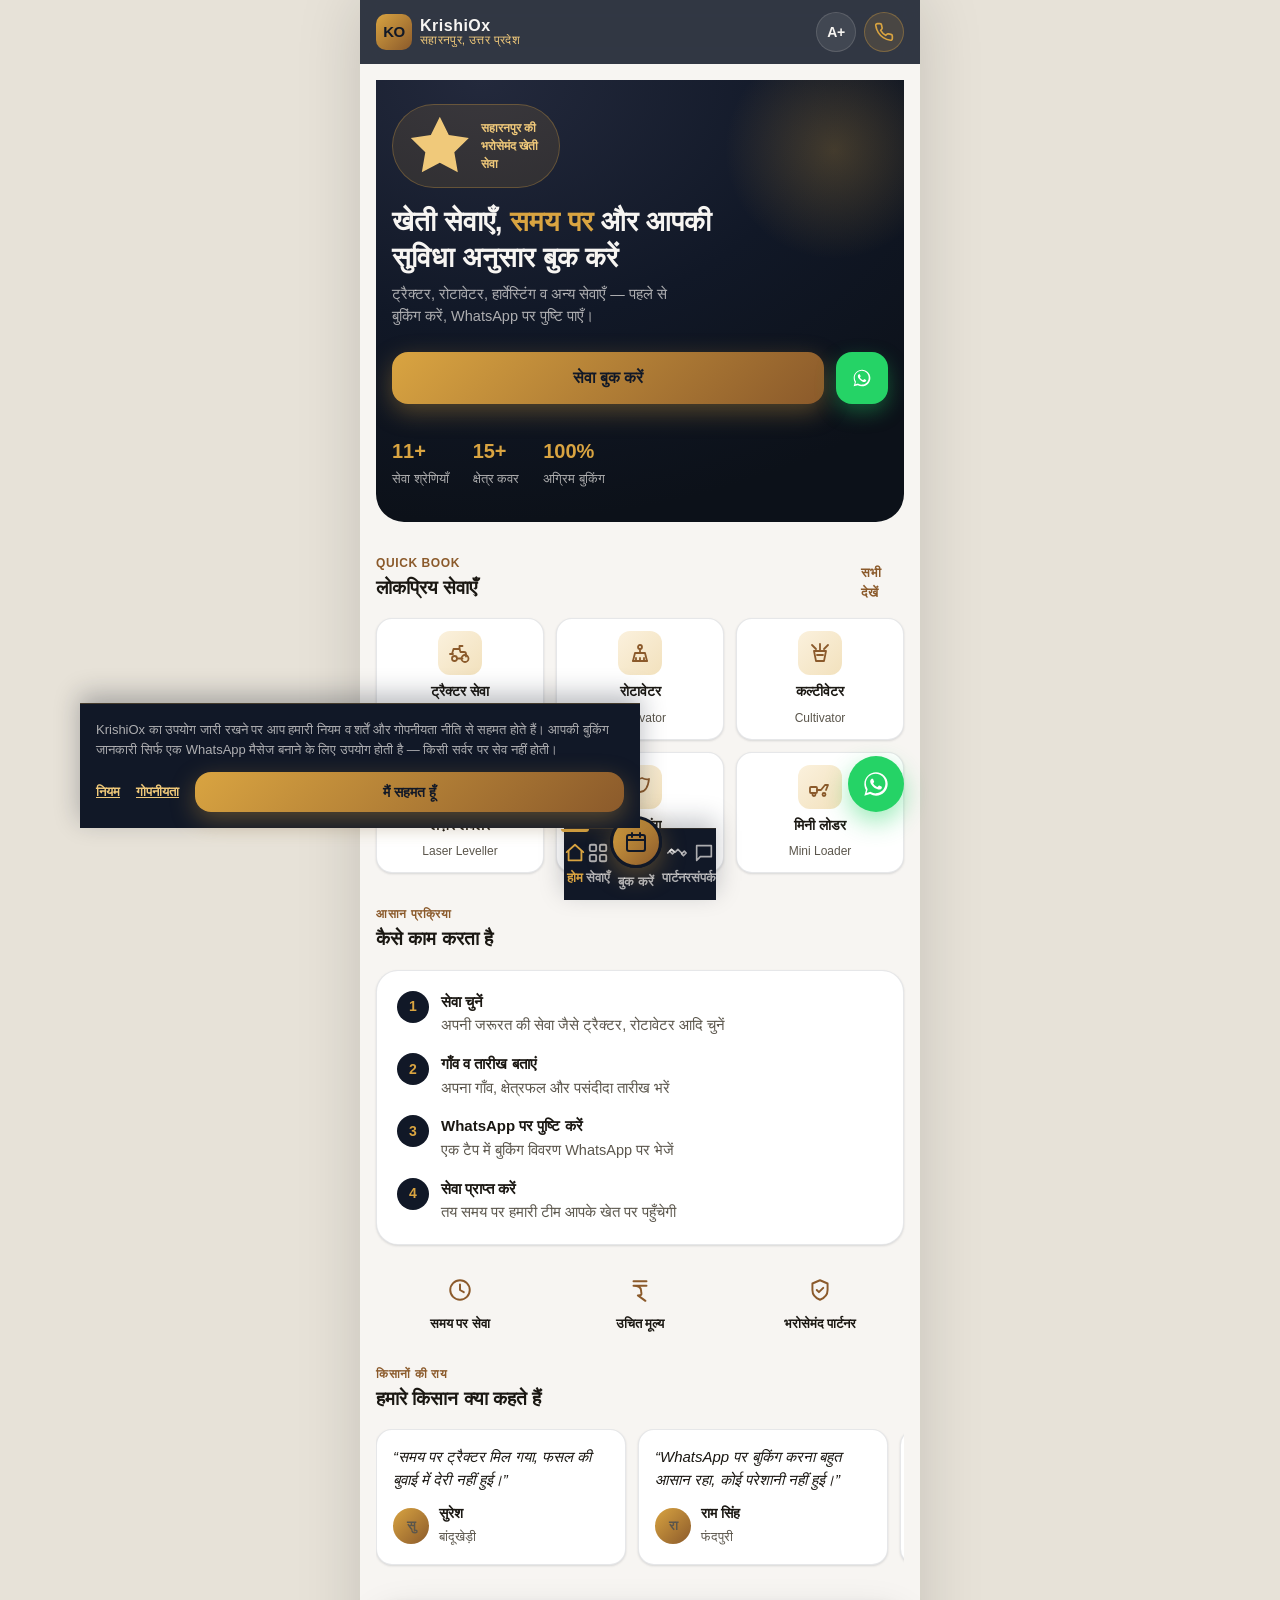
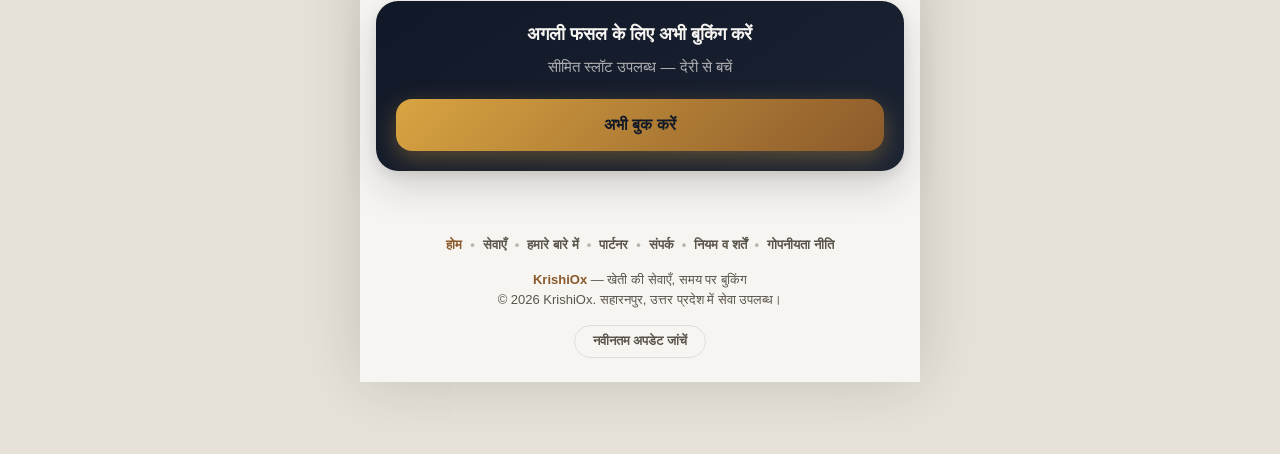
==== commit 3e00951f: "Add tap-to-update header icon; hold updates until user opts in Previously a new service worker calle" ====
--- a/index.html
+++ b/index.html
@@ -3,9 +3,9 @@
 <head>
 <meta charset="UTF-8">
 <meta name="viewport" content="width=device-width, initial-scale=1, viewport-fit=cover">
-<title>KrishiOx — सहारनपुर, रुड़की व नकुड़ में खेती सेवा बुकिंग</title>
+<title>KrishiOx — खेती सेवा</title>
 <meta name="description" content="KrishiOx से सहारनपुर, रुड़की, नकुड़, गंगोह, बंडूखेड़ी, रामपुर मनिहारान व आस-पास के क्षेत्रों में ट्रैक्टर, रोटावेटर, हार्वेस्टिंग और अन्य खेती सेवाएँ पहले से बुक करें। WhatsApp पर तुरंत पुष्टि पाएँ।">
-<link rel="canonical" href="https://praxoma.github.io/gospolo/">
+<link rel="canonical" href="https://krishiox.in/">
 <!-- TEMP while testing on github.io / before domain is finalized — remove this line to go live (see README "Going live") -->
 <meta name="robots" content="noindex, follow">
 <meta name="theme-color" content="#111827">
@@ -18,12 +18,12 @@
 <meta property="og:locale" content="hi_IN">
 <meta property="og:title" content="KrishiOx — सहारनपुर, रुड़की व नकुड़ में खेती सेवा बुकिंग">
 <meta property="og:description" content="ट्रैक्टर, रोटावेटर, हार्वेस्टिंग और अन्य खेती सेवाएँ सहारनपुर, रुड़की, नकुड़, गंगोह, बंडूखेड़ी, रामपुर मनिहारान क्षेत्र में पहले से बुक करें। WhatsApp पर तुरंत पुष्टि पाएँ।">
-<meta property="og:url" content="https://praxoma.github.io/gospolo/">
-<meta property="og:image" content="https://praxoma.github.io/gospolo/icons/icon-512.png">
+<meta property="og:url" content="https://krishiox.in/">
+<meta property="og:image" content="https://krishiox.in/icons/icon-512.png">
 <meta name="twitter:card" content="summary">
 <meta name="twitter:title" content="KrishiOx — सहारनपुर, रुड़की व नकुड़ में खेती सेवा बुकिंग">
 <meta name="twitter:description" content="ट्रैक्टर, रोटावेटर, हार्वेस्टिंग और अन्य खेती सेवाएँ पहले से बुक करें — सहारनपुर, रुड़की, नकुड़, गंगोह, बंडूखेड़ी, रामपुर मनिहारान क्षेत्र में उपलब्ध।">
-<meta name="twitter:image" content="https://praxoma.github.io/gospolo/icons/icon-512.png">
+<meta name="twitter:image" content="https://krishiox.in/icons/icon-512.png">
 <link rel="manifest" href="manifest.json">
 <link rel="icon" href="icons/icon-192.png">
 <link rel="apple-touch-icon" href="icons/apple-touch-icon.png">
@@ -36,7 +36,7 @@
   "provider": {
     "@type": "Organization",
     "name": "KrishiOx",
-    "url": "https://praxoma.github.io/gospolo/"
+    "url": "https://krishiox.in/"
   },
   "areaServed": [
     { "@type": "Place", "name": "Saharanpur" },
--- a/css/style.css
+++ b/css/style.css
@@ -207,6 +207,19 @@
   background: rgba(217, 164, 65, 0.14);
   border-color: rgba(217, 164, 65, 0.35);
   color: var(--gold);
+}
+
+.header-action-update {
+  background: var(--gold);
+  border-color: var(--gold);
+  color: var(--charcoal);
+  animation: pulseUpdate 2.2s infinite;
+}
+.header-action-update:disabled { animation: none; opacity: 0.6; }
+@keyframes pulseUpdate {
+  0% { box-shadow: 0 0 0 0 rgba(217, 164, 65, 0.55); }
+  70% { box-shadow: 0 0 0 8px rgba(217, 164, 65, 0); }
+  100% { box-shadow: 0 0 0 0 rgba(217, 164, 65, 0); }
 }
 
 .text-size-btn {
@@ -929,7 +942,13 @@
 @media (min-width: 560px) {
   body { background: #E7E2D8; }
   .app-shell { box-shadow: 0 0 60px rgba(0,0,0,0.15); }
-  .site-header, .bottom-nav, .fab-whatsapp, .consent-banner { left: 50%; transform: translateX(-50%); right: auto; }
+  /* .site-header is excluded here on purpose — it's position:sticky, not
+     fixed, so it already centers correctly via its own max-width+margin:auto
+     (inherited from being inside .app-shell). Applying this fixed-element
+     centering trick to it would shift an already-centered sticky element
+     sideways by the transform alone, since sticky ignores left/right for
+     layout but transform still applies. */
+  .bottom-nav, .fab-whatsapp, .consent-banner { left: 50%; transform: translateX(-50%); right: auto; }
   .fab-whatsapp { transform: translateX(calc(280px - 56px - 16px)); }
 }
 
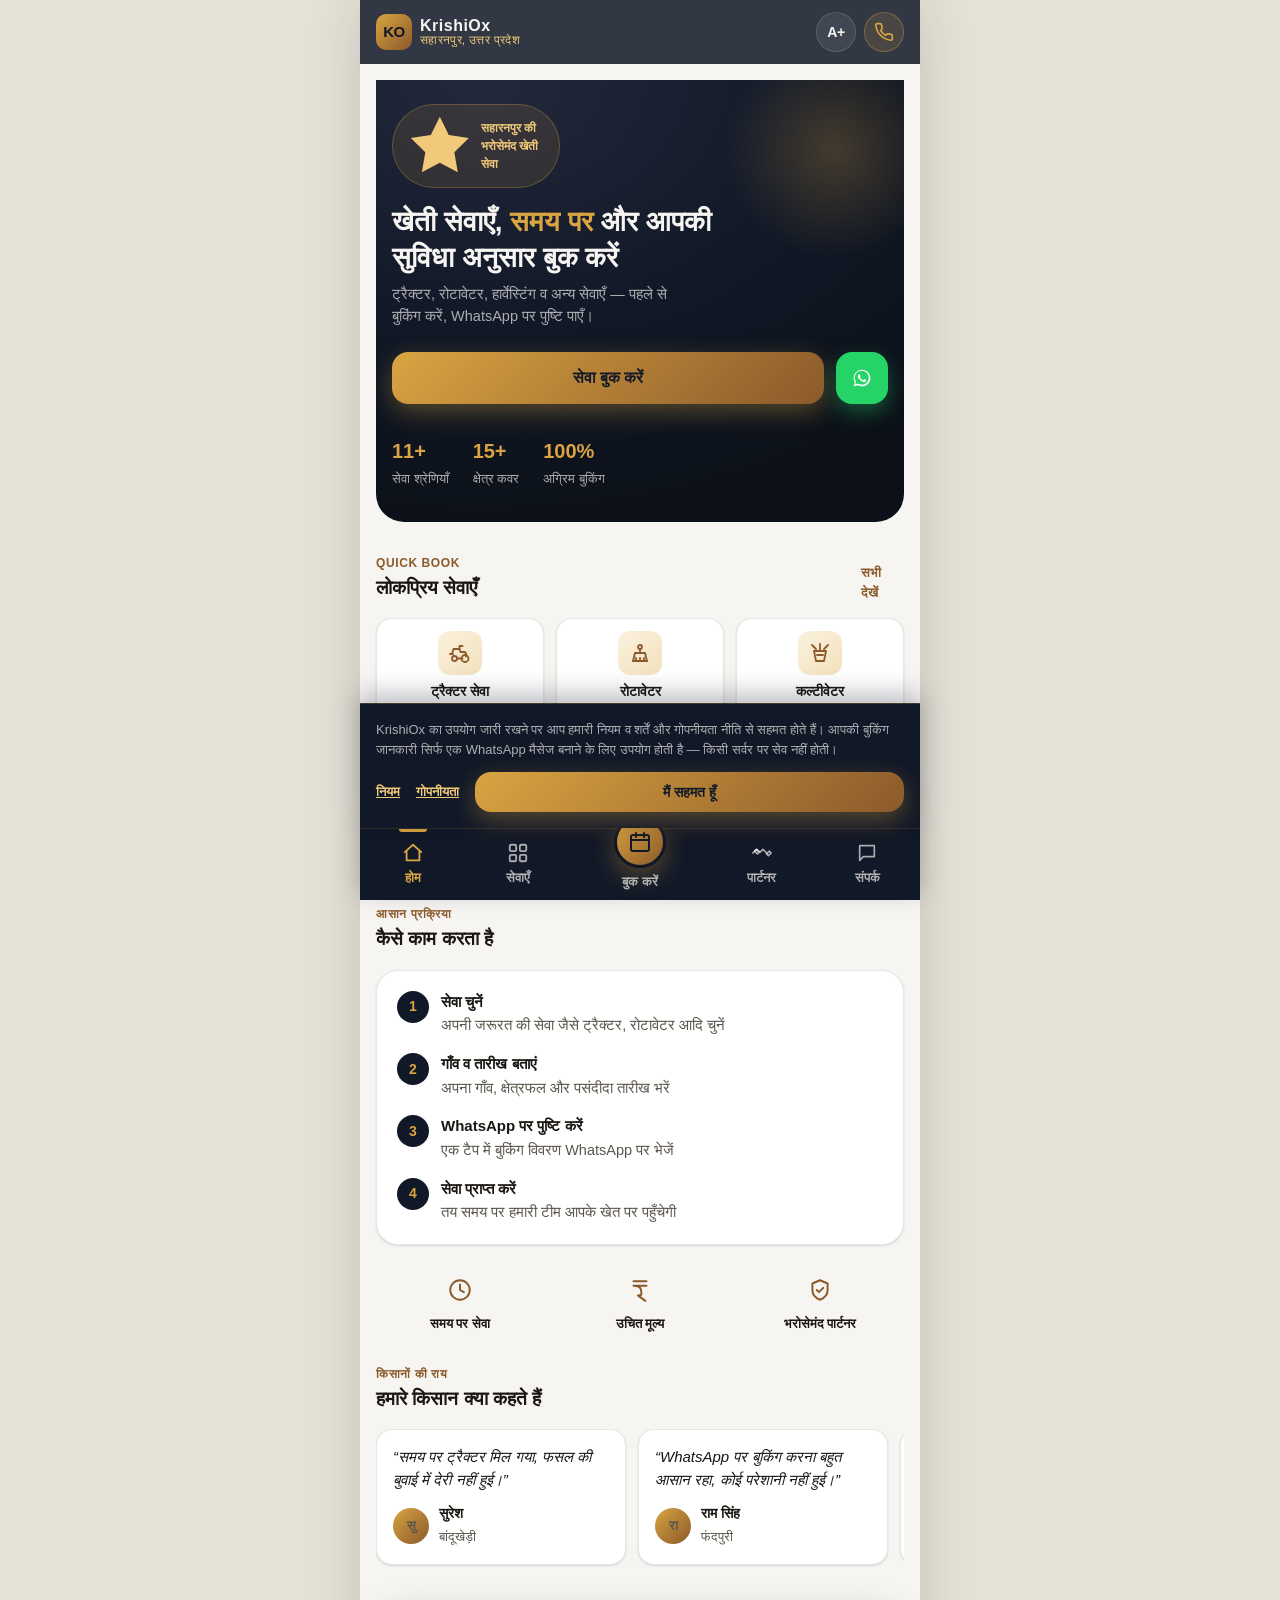
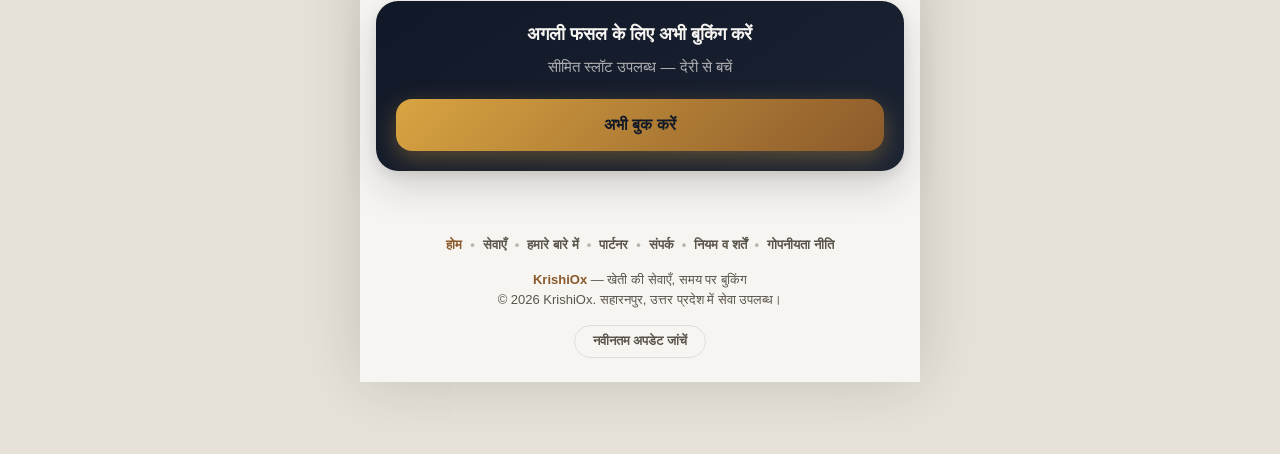
==== commit 75fa3030: "Page 1 to 7 completion" ====
--- a/index.html
+++ b/index.html
@@ -12,6 +12,7 @@
 <meta name="mobile-web-app-capable" content="yes">
 <meta name="apple-mobile-web-app-capable" content="yes">
 <meta name="apple-mobile-web-app-status-bar-style" content="black-translucent">
+<meta name="apple-mobile-web-app-title" content="KrishiOx">
 <meta http-equiv="Content-Security-Policy" content="default-src 'self'; script-src 'self' 'unsafe-inline'; style-src 'self' 'unsafe-inline'; img-src 'self' data:; font-src 'self'; connect-src 'self'; object-src 'none'; base-uri 'self'; form-action 'self';">
 <meta property="og:type" content="website">
 <meta property="og:site_name" content="KrishiOx">
@@ -25,6 +26,8 @@
 <meta name="twitter:description" content="ट्रैक्टर, रोटावेटर, हार्वेस्टिंग और अन्य खेती सेवाएँ पहले से बुक करें — सहारनपुर, रुड़की, नकुड़, गंगोह, बंडूखेड़ी, रामपुर मनिहारान क्षेत्र में उपलब्ध।">
 <meta name="twitter:image" content="https://krishiox.in/icons/icon-512.png">
 <link rel="manifest" href="manifest.json">
+<link rel="icon" type="image/png" sizes="32x32" href="icons/favicon-32.png">
+<link rel="icon" type="image/png" sizes="16x16" href="icons/favicon-16.png">
 <link rel="icon" href="icons/icon-192.png">
 <link rel="apple-touch-icon" href="icons/apple-touch-icon.png">
 <link rel="stylesheet" href="css/style.css">
@@ -166,9 +169,7 @@
   <nav class="bottom-nav" id="bottomNav"></nav>
 </div>
 
-<script src="js/config.js"></script>
-<script src="js/icons.js"></script>
-<script src="js/main.js"></script>
+<script type="module" src="js/main.js"></script>
 <script>
   // Hero icon fills (done post-load since krishiOxIcon() is JS, not usable in raw HTML attrs)
   document.addEventListener("DOMContentLoaded", function () {
--- a/css/style.css
+++ b/css/style.css
@@ -66,7 +66,13 @@
 /* ==========================================================================
    Reset
    ========================================================================== */
-*, *::before, *::after { box-sizing: border-box; }
+/* -webkit-tap-highlight-color here (not just on .btn) so every custom
+   tappable element (service cards, chips, nav items, FAQ questions,
+   contact rows — anything clickable that isn't a native <button>) gets the
+   same tap feedback treatment; without it, Chrome for Android shows its
+   default gray highlight flash on those specific elements while .btn stays
+   clean, an inconsistency Safari/desktop browsers don't exhibit. */
+*, *::before, *::after { box-sizing: border-box; -webkit-tap-highlight-color: transparent; }
 html, body { margin: 0; padding: 0; }
 html { -webkit-text-size-adjust: 100%; scroll-behavior: smooth; }
 
@@ -319,7 +325,6 @@
   font-weight: 700;
   width: 100%;
   transition: transform 0.15s ease, box-shadow 0.15s ease, opacity 0.15s ease;
-  -webkit-tap-highlight-color: transparent;
 }
 .btn:active { transform: scale(0.97); }
 
@@ -942,14 +947,19 @@
 @media (min-width: 560px) {
   body { background: #E7E2D8; }
   .app-shell { box-shadow: 0 0 60px rgba(0,0,0,0.15); }
-  /* .site-header is excluded here on purpose — it's position:sticky, not
-     fixed, so it already centers correctly via its own max-width+margin:auto
-     (inherited from being inside .app-shell). Applying this fixed-element
-     centering trick to it would shift an already-centered sticky element
-     sideways by the transform alone, since sticky ignores left/right for
-     layout but transform still applies. */
-  .bottom-nav, .fab-whatsapp, .consent-banner { left: 50%; transform: translateX(-50%); right: auto; }
-  .fab-whatsapp { transform: translateX(calc(280px - 56px - 16px)); }
+  /* Only .fab-whatsapp needs help here. .site-header (sticky), .bottom-nav,
+     and .consent-banner are excluded on purpose — all three already center
+     correctly on their own via left:0; right:0; max-width; margin:0 auto,
+     which unambiguously produces a 560px box at any viewport width without
+     needing a transform. Previously all four were bundled into one
+     left:50%/transform:translateX(-50%) rule meant for .fab-whatsapp (whose
+     base rule anchors asymmetrically via right:16px with no left, so it
+     doesn't self-center) — applying that same trick to the other three
+     broke them in two different ways: .site-header and .consent-banner's
+     transform stacked on TOP of their already-correct centering and shoved
+     them sideways, while .bottom-nav lost its paired left+right anchor
+     entirely and shrank to fit its content instead of holding 560px. */
+  .fab-whatsapp { left: 50%; right: auto; transform: translateX(calc(280px - 56px - 16px)); }
 }
 
 /* ==========================================================================
@@ -1217,9 +1227,14 @@
    Only for touch phones held sideways — desktops/laptops (hover:hover,
    pointer:fine) and tablets/wide viewports never match this, so the
    min-width:560px "concept view" for non-mobile devices is unaffected.
+   max-width raised from 900px to 980px: the largest current iPhones (14/15
+   Plus and Pro Max, 926-932px CSS width in landscape) exceeded 900px and
+   fell through the check, showing the portrait-only wizard layout
+   unprompted in landscape. iPad's narrowest landscape width (iPad mini,
+   1024px) still safely clears 980px, so tablets remain unaffected.
    ========================================================================== */
 .rotate-overlay { display: none; }
-@media (orientation: landscape) and (max-width: 900px) and (hover: none) and (pointer: coarse) {
+@media (orientation: landscape) and (max-width: 980px) and (hover: none) and (pointer: coarse) {
   .app-shell { display: none; }
   .rotate-overlay {
     display: flex;
@@ -1238,3 +1253,5 @@
   .rotate-overlay-icon svg { width: 56px; height: 56px; stroke: var(--gold); transform: rotate(90deg); }
   .rotate-overlay p { max-width: 260px; font-size: 15px; font-weight: 600; }
 }
+
+/* end of design system */
